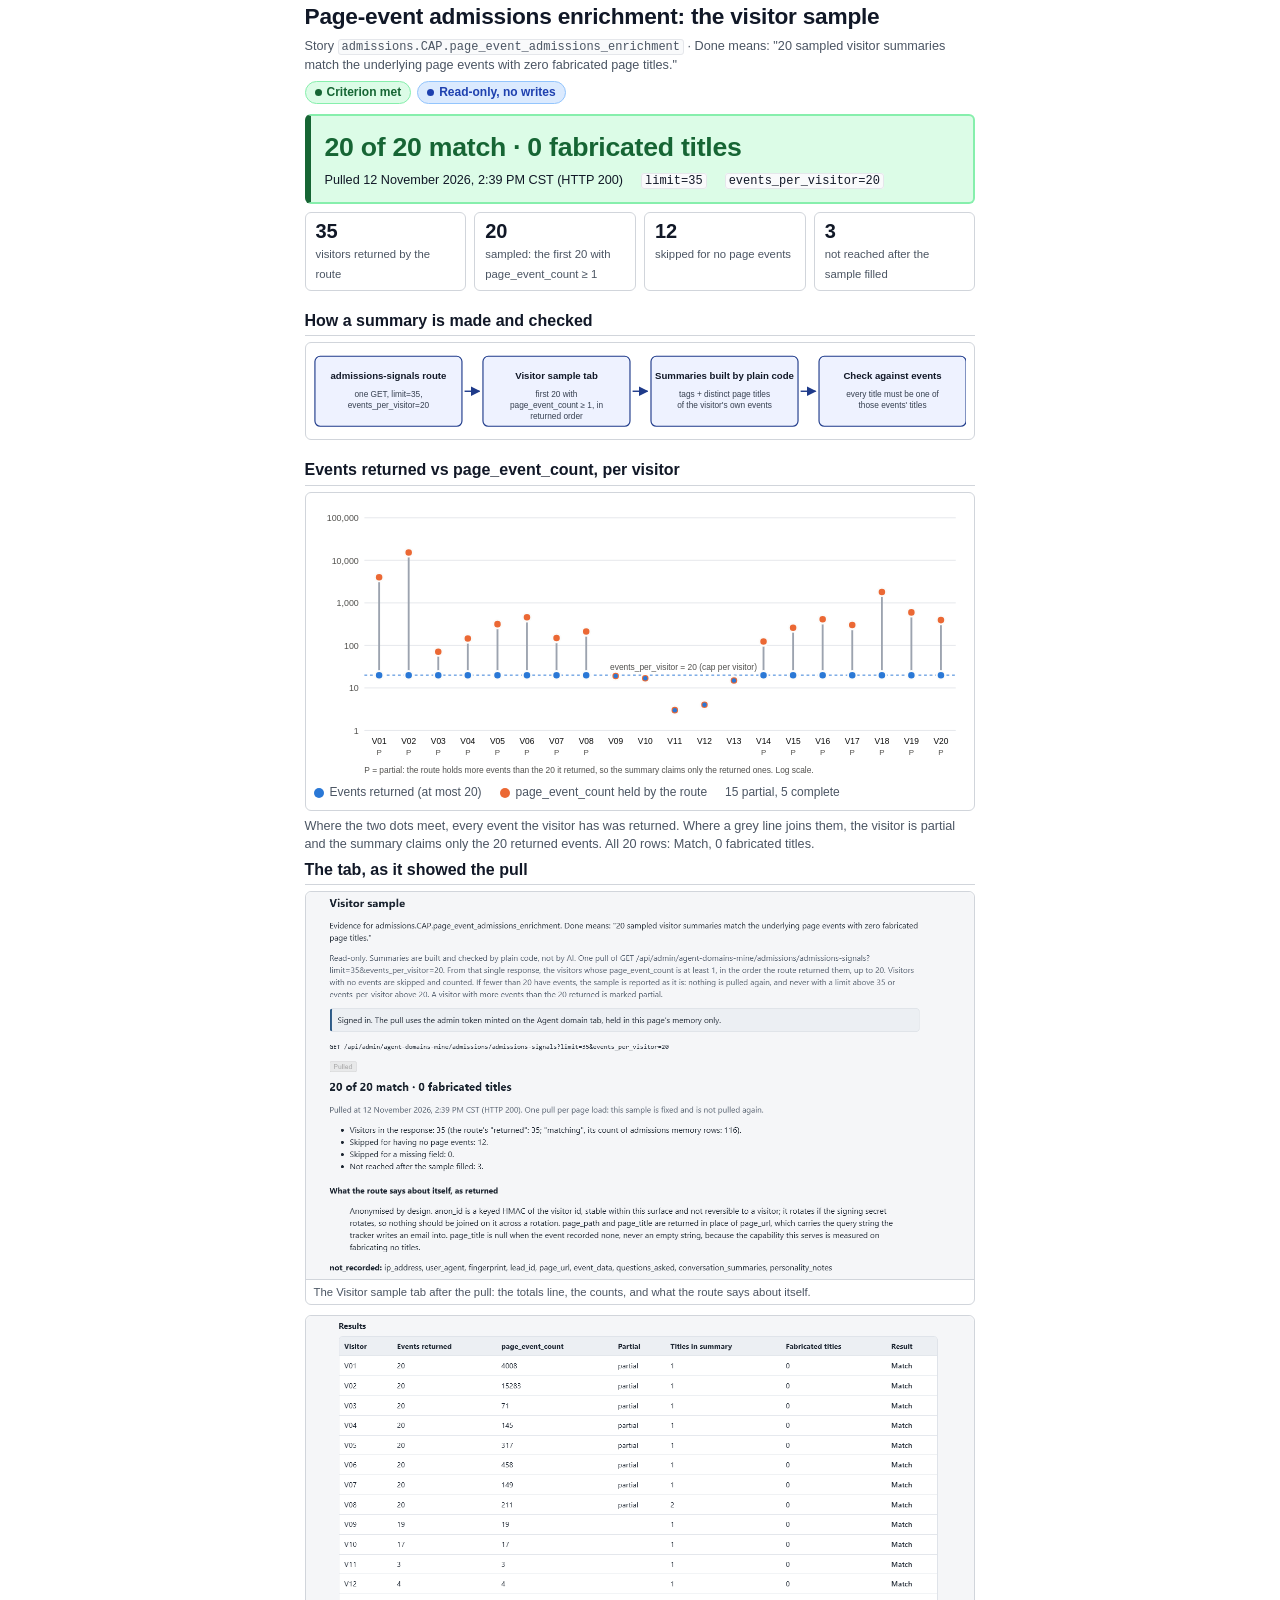
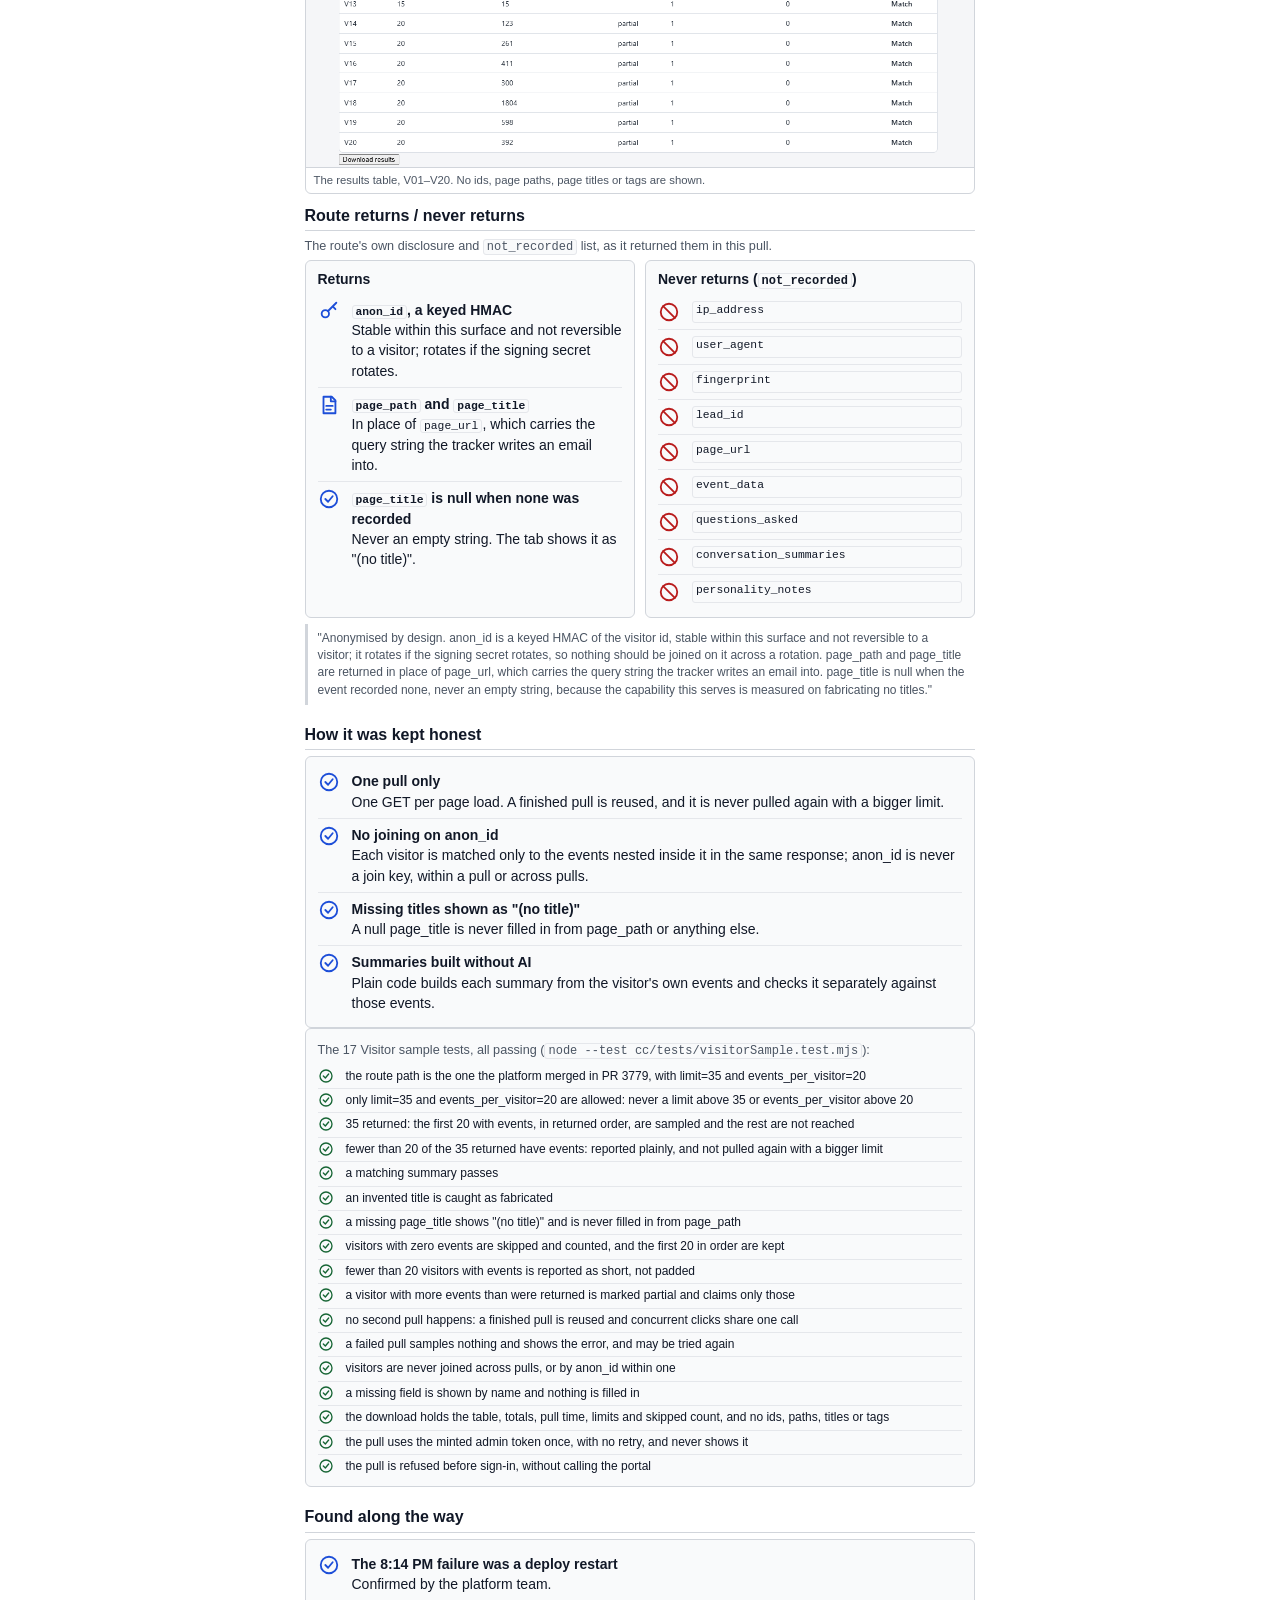
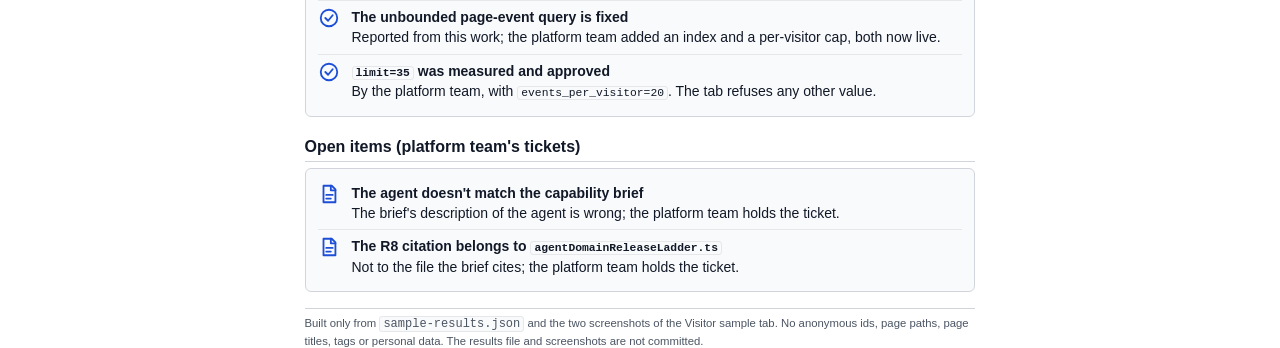
==== docs/capabilities/page-event/page-event-admissions-enrichment.html @ 138d3c03 "admissions.CAP.page_event_admissions_enrichment: evidence PDF, criterion met The real pull on the li" ====
<!doctype html>
<html lang="en">
<head>
<meta charset="utf-8">
<meta name="viewport" content="width=device-width, initial-scale=1">
<title>Visitor Sample Evidence</title>
<style>
  :root {
    --text: #111827; --muted: #4b5563; --line: #d1d5db; --surface: #f9fafb;
    --blue: #1d4ed8; --blue-bg: #eff6ff; --grey: #6b7280;
    --green: #166534; --green-bg: #dcfce7; --green-border: #86efac;
    --amber: #92400e; --amber-bg: #fef3c7; --amber-border: #fcd34d;
    --purple: #5b21b6; --purple-bg: #ede9fe; --purple-border: #c4b5fd;
    --red: #7f1d1d; --red-bg: #fef2f2; --red-border: #fca5a5;
  }
  @page { size: A4; margin: 13mm 12mm; }
  * { box-sizing: border-box; }
  body { margin: 0; background: #fff; color: var(--text); font: 10.5pt/1.45 "Segoe UI", Arial, sans-serif; }
  main { max-width: 186mm; margin: 0 auto; padding: 0 16px; }
  h1 { font-size: 17pt; margin: 0 0 2px; letter-spacing: -0.01em; }
  h2 { font-size: 12pt; margin: 18px 0 6px; padding-bottom: 3px; border-bottom: 1px solid var(--line); break-after: avoid; }
  h2 + p, h2 + .box, h2 + table, h2 + ul { break-before: avoid; }
  p { margin: 4px 0; }
  code { font-family: Consolas, "Cascadia Mono", monospace; font-size: 9pt; background: var(--surface); border: 1px solid #e5e7eb; border-radius: 3px; padding: 0 3px; }
  .sub { color: var(--muted); font-size: 9.5pt; }
  .chips { display: flex; flex-wrap: wrap; gap: 6px; margin: 6px 0 2px; }
  .chip { display: inline-flex; align-items: center; gap: 5px; padding: 2px 9px; border-radius: 999px; font-size: 9pt; font-weight: 600; border: 1px solid; white-space: nowrap; }
  .chip::before { content: ""; width: 7px; height: 7px; border-radius: 50%; background: currentColor; }
  .green { color: var(--green); background: var(--green-bg); border-color: var(--green-border); }
  .amber { color: var(--amber); background: var(--amber-bg); border-color: var(--amber-border); }
  .purple { color: var(--purple); background: var(--purple-bg); border-color: var(--purple-border); }
  .diagram { border: 1px solid var(--line); border-radius: 6px; padding: 8px; margin: 6px 0; break-inside: avoid; }
  .diagram svg { width: 100%; height: auto; display: block; }
  .legend { display: flex; gap: 18px; font-size: 9pt; color: var(--muted); margin-top: 4px; }
  .legend span { display: inline-flex; align-items: center; gap: 6px; }
  table { width: 100%; border-collapse: collapse; font-size: 9pt; margin: 6px 0; table-layout: fixed; }
  table code { font-size: 7.2pt; overflow-wrap: anywhere; }
  table .chip { white-space: normal; font-size: 8pt; margin-top: 2px; }
  th, td { text-align: left; padding: 4px 6px; border-bottom: 1px solid #e5e7eb; vertical-align: top; }
  th { background: var(--surface); font-weight: 600; border-bottom: 1px solid var(--line); }
  tr { break-inside: avoid; }
  .note { margin: 6px 0; padding: 7px 10px; border-left: 4px solid var(--amber-border); background: var(--amber-bg); font-size: 9.5pt; }
  .box { border: 1px solid var(--line); border-radius: 6px; padding: 8px 12px; background: var(--surface); break-inside: avoid; }
  .box ul { list-style: none; margin: 0; padding: 0; }
  .box li { display: grid; grid-template-columns: 26px 1fr; gap: 8px; padding: 6px 0; border-bottom: 1px solid #e5e7eb; }
  .box li:last-child { border-bottom: 0; }
  .box svg { width: 22px; height: 22px; color: var(--blue); }
  .box b { display: block; }
  .foot { margin-top: 16px; color: var(--muted); font-size: 8.5pt; border-top: 1px solid var(--line); padding-top: 6px; }
  .blue { color: #1e40af; background: #dbeafe; border-color: #93c5fd; }
  .hero { margin: 10px 0 6px; padding: 12px 14px; border: 2px solid var(--green-border); border-left: 6px solid var(--green); background: var(--green-bg); border-radius: 6px; break-inside: avoid; }
  .hero .big { font-size: 20pt; font-weight: 700; color: var(--green); letter-spacing: -0.01em; }
  .hero .meta { display: flex; flex-wrap: wrap; gap: 6px 18px; font-size: 9.5pt; margin-top: 4px; }
  .stats { display: grid; grid-template-columns: repeat(4, 1fr); gap: 8px; margin: 8px 0; }
  .stat { border: 1px solid var(--line); border-radius: 6px; padding: 6px 10px; }
  .stat b { display: block; font-size: 15pt; line-height: 1.2; }
  .stat span { font-size: 8.5pt; color: var(--muted); }
  .legend i { display: inline-block; width: 10px; height: 10px; border-radius: 50%; }
  .shot { border: 1px solid var(--line); border-radius: 6px; margin: 6px 0 10px; break-inside: avoid; }
  .shot img { width: 100%; display: block; border-radius: 6px 6px 0 0; }
  .shot figcaption { font-size: 8.5pt; color: var(--muted); padding: 4px 8px; border-top: 1px solid var(--line); }
  .cols { display: grid; grid-template-columns: 1fr 1fr; gap: 10px; break-inside: avoid; }
  .cols h3 { font-size: 10.5pt; margin: 0 0 4px; }
  .box.never svg { color: #b91c1c; }
  .box li code { font-size: 8.5pt; }
  .tests li { padding: 3px 0; font-size: 9pt; grid-template-columns: 20px 1fr; }
  .tests svg { width: 16px; height: 16px; color: var(--green); }
  .newpage { break-before: page; margin-top: 0; }
  blockquote { margin: 6px 0; padding: 6px 10px; border-left: 3px solid var(--line); color: var(--muted); font-size: 9pt; }
  @media (max-width: 640px) { .stats, .cols { grid-template-columns: 1fr 1fr; } }
</style>
</head>
<body>
<main>
  <h1>Page-event admissions enrichment: the visitor sample</h1>
  <p class="sub">Story <code>admissions.CAP.page_event_admissions_enrichment</code> · Done means: "20 sampled visitor summaries match the underlying page events with zero fabricated page titles."</p>
  <div class="chips">
    <span class="chip green">Criterion met</span>
    <span class="chip blue">Read-only, no writes</span>
  </div>

  <div class="hero" role="status">
    <div class="big">20 of 20 match · 0 fabricated titles</div>
    <div class="meta"><span>Pulled 12 November 2026, 2:39 PM CST (HTTP 200)</span><span><code>limit=35</code></span><span><code>events_per_visitor=20</code></span></div>
  </div>
  <div class="stats">
    <div class="stat"><b>35</b><span>visitors returned by the route</span></div>
    <div class="stat"><b>20</b><span>sampled: the first 20 with page_event_count ≥ 1</span></div>
    <div class="stat"><b>12</b><span>skipped for no page events</span></div>
    <div class="stat"><b>3</b><span>not reached after the sample filled</span></div>
  </div>

  <h2>How a summary is made and checked</h2>
  <div class="diagram"><svg viewBox="0 0 746 92" role="img" aria-label="Route to tab to summaries to check" font-family="Segoe UI, Arial, sans-serif">
<defs><marker id="ar" viewBox="0 0 10 10" refX="9" refY="5" markerWidth="7" markerHeight="7" orient="auto"><path d="M0,0 L10,5 L0,10 z" fill="#1e3a8a"/></marker></defs>
<rect x="1" y="6" width="168" height="80" rx="6" fill="#eef2ff" stroke="#1e3a8a" stroke-width="1.3"/><text x="85.0" y="32" font-size="11" font-weight="600" text-anchor="middle" fill="#111827">admissions-signals route</text>
<text x="85.0" y="52" font-size="9.5" text-anchor="middle" fill="#374151">one GET, limit=35,</text>
<text x="85.0" y="65" font-size="9.5" text-anchor="middle" fill="#374151">events_per_visitor=20</text>
<line x1="172" y1="46" x2="189" y2="46" stroke="#1e3a8a" stroke-width="1.6" marker-end="url(#ar)"/>
<rect x="193" y="6" width="168" height="80" rx="6" fill="#eef2ff" stroke="#1e3a8a" stroke-width="1.3"/><text x="277.0" y="32" font-size="11" font-weight="600" text-anchor="middle" fill="#111827">Visitor sample tab</text>
<text x="277.0" y="52" font-size="9.5" text-anchor="middle" fill="#374151">first 20 with</text>
<text x="277.0" y="65" font-size="9.5" text-anchor="middle" fill="#374151">page_event_count ≥ 1, in</text>
<text x="277.0" y="78" font-size="9.5" text-anchor="middle" fill="#374151">returned order</text>
<line x1="364" y1="46" x2="381" y2="46" stroke="#1e3a8a" stroke-width="1.6" marker-end="url(#ar)"/>
<rect x="385" y="6" width="168" height="80" rx="6" fill="#eef2ff" stroke="#1e3a8a" stroke-width="1.3"/><text x="469.0" y="32" font-size="11" font-weight="600" text-anchor="middle" fill="#111827">Summaries built by plain code</text>
<text x="469.0" y="52" font-size="9.5" text-anchor="middle" fill="#374151">tags + distinct page titles</text>
<text x="469.0" y="65" font-size="9.5" text-anchor="middle" fill="#374151">of the visitor&#x27;s own events</text>
<line x1="556" y1="46" x2="573" y2="46" stroke="#1e3a8a" stroke-width="1.6" marker-end="url(#ar)"/>
<rect x="577" y="6" width="168" height="80" rx="6" fill="#eef2ff" stroke="#1e3a8a" stroke-width="1.3"/><text x="661.0" y="32" font-size="11" font-weight="600" text-anchor="middle" fill="#111827">Check against events</text>
<text x="661.0" y="52" font-size="9.5" text-anchor="middle" fill="#374151">every title must be one of</text>
<text x="661.0" y="65" font-size="9.5" text-anchor="middle" fill="#374151">those events&#x27; titles</text>
</svg></div>

  <h2>Events returned vs page_event_count, per visitor</h2>
  <div class="diagram"><svg viewBox="0 0 700 300" role="img" aria-label="Events returned and page_event_count per visitor, log scale" font-family="Segoe UI, Arial, sans-serif">
<line x1="54" x2="688" y1="246.0" y2="246.0" stroke="#e5e7eb"/><text x="48" y="249.5" font-size="9.5" text-anchor="end" fill="#52514e">1</text>
<line x1="54" x2="688" y1="200.4" y2="200.4" stroke="#e5e7eb"/><text x="48" y="203.9" font-size="9.5" text-anchor="end" fill="#52514e">10</text>
<line x1="54" x2="688" y1="154.8" y2="154.8" stroke="#e5e7eb"/><text x="48" y="158.3" font-size="9.5" text-anchor="end" fill="#52514e">100</text>
<line x1="54" x2="688" y1="109.2" y2="109.2" stroke="#e5e7eb"/><text x="48" y="112.7" font-size="9.5" text-anchor="end" fill="#52514e">1,000</text>
<line x1="54" x2="688" y1="63.6" y2="63.6" stroke="#e5e7eb"/><text x="48" y="67.1" font-size="9.5" text-anchor="end" fill="#52514e">10,000</text>
<line x1="54" x2="688" y1="18.0" y2="18.0" stroke="#e5e7eb"/><text x="48" y="21.5" font-size="9.5" text-anchor="end" fill="#52514e">100,000</text>
<line x1="54" x2="688" y1="186.7" y2="186.7" stroke="#2a78d6" stroke-dasharray="3 3" stroke-width="1"/><text x="317.4" y="181.7" font-size="9" fill="#52514e">events_per_visitor = 20 (cap per visitor)</text>
<line x1="69.8" x2="69.8" y1="186.7" y2="81.7" stroke="#9ca3af" stroke-width="2"/>
<circle cx="69.8" cy="81.7" r="4.5" fill="#eb6834" stroke="#fcfcfb" stroke-width="2"><title>V01: page_event_count 4,008</title></circle>
<circle cx="69.8" cy="186.7" r="4.5" fill="#2a78d6" stroke="#fcfcfb" stroke-width="2"><title>V01: 20 events returned</title></circle>
<text x="69.8" y="260" font-size="9" text-anchor="middle" fill="#0b0b0b">V01</text>
<text x="69.8" y="272" font-size="8.5" text-anchor="middle" fill="#52514e">P</text>
<line x1="101.5" x2="101.5" y1="186.7" y2="55.2" stroke="#9ca3af" stroke-width="2"/>
<circle cx="101.5" cy="55.2" r="4.5" fill="#eb6834" stroke="#fcfcfb" stroke-width="2"><title>V02: page_event_count 15,283</title></circle>
<circle cx="101.5" cy="186.7" r="4.5" fill="#2a78d6" stroke="#fcfcfb" stroke-width="2"><title>V02: 20 events returned</title></circle>
<text x="101.5" y="260" font-size="9" text-anchor="middle" fill="#0b0b0b">V02</text>
<text x="101.5" y="272" font-size="8.5" text-anchor="middle" fill="#52514e">P</text>
<line x1="133.2" x2="133.2" y1="186.7" y2="161.6" stroke="#9ca3af" stroke-width="2"/>
<circle cx="133.2" cy="161.6" r="4.5" fill="#eb6834" stroke="#fcfcfb" stroke-width="2"><title>V03: page_event_count 71</title></circle>
<circle cx="133.2" cy="186.7" r="4.5" fill="#2a78d6" stroke="#fcfcfb" stroke-width="2"><title>V03: 20 events returned</title></circle>
<text x="133.2" y="260" font-size="9" text-anchor="middle" fill="#0b0b0b">V03</text>
<text x="133.2" y="272" font-size="8.5" text-anchor="middle" fill="#52514e">P</text>
<line x1="164.9" x2="164.9" y1="186.7" y2="147.4" stroke="#9ca3af" stroke-width="2"/>
<circle cx="164.9" cy="147.4" r="4.5" fill="#eb6834" stroke="#fcfcfb" stroke-width="2"><title>V04: page_event_count 145</title></circle>
<circle cx="164.9" cy="186.7" r="4.5" fill="#2a78d6" stroke="#fcfcfb" stroke-width="2"><title>V04: 20 events returned</title></circle>
<text x="164.9" y="260" font-size="9" text-anchor="middle" fill="#0b0b0b">V04</text>
<text x="164.9" y="272" font-size="8.5" text-anchor="middle" fill="#52514e">P</text>
<line x1="196.7" x2="196.7" y1="186.7" y2="132.0" stroke="#9ca3af" stroke-width="2"/>
<circle cx="196.7" cy="132.0" r="4.5" fill="#eb6834" stroke="#fcfcfb" stroke-width="2"><title>V05: page_event_count 317</title></circle>
<circle cx="196.7" cy="186.7" r="4.5" fill="#2a78d6" stroke="#fcfcfb" stroke-width="2"><title>V05: 20 events returned</title></circle>
<text x="196.7" y="260" font-size="9" text-anchor="middle" fill="#0b0b0b">V05</text>
<text x="196.7" y="272" font-size="8.5" text-anchor="middle" fill="#52514e">P</text>
<line x1="228.3" x2="228.3" y1="186.7" y2="124.7" stroke="#9ca3af" stroke-width="2"/>
<circle cx="228.3" cy="124.7" r="4.5" fill="#eb6834" stroke="#fcfcfb" stroke-width="2"><title>V06: page_event_count 458</title></circle>
<circle cx="228.3" cy="186.7" r="4.5" fill="#2a78d6" stroke="#fcfcfb" stroke-width="2"><title>V06: 20 events returned</title></circle>
<text x="228.3" y="260" font-size="9" text-anchor="middle" fill="#0b0b0b">V06</text>
<text x="228.3" y="272" font-size="8.5" text-anchor="middle" fill="#52514e">P</text>
<line x1="260.0" x2="260.0" y1="186.7" y2="146.9" stroke="#9ca3af" stroke-width="2"/>
<circle cx="260.0" cy="146.9" r="4.5" fill="#eb6834" stroke="#fcfcfb" stroke-width="2"><title>V07: page_event_count 149</title></circle>
<circle cx="260.0" cy="186.7" r="4.5" fill="#2a78d6" stroke="#fcfcfb" stroke-width="2"><title>V07: 20 events returned</title></circle>
<text x="260.0" y="260" font-size="9" text-anchor="middle" fill="#0b0b0b">V07</text>
<text x="260.0" y="272" font-size="8.5" text-anchor="middle" fill="#52514e">P</text>
<line x1="291.8" x2="291.8" y1="186.7" y2="140.0" stroke="#9ca3af" stroke-width="2"/>
<circle cx="291.8" cy="140.0" r="4.5" fill="#eb6834" stroke="#fcfcfb" stroke-width="2"><title>V08: page_event_count 211</title></circle>
<circle cx="291.8" cy="186.7" r="4.5" fill="#2a78d6" stroke="#fcfcfb" stroke-width="2"><title>V08: 20 events returned</title></circle>
<text x="291.8" y="260" font-size="9" text-anchor="middle" fill="#0b0b0b">V08</text>
<text x="291.8" y="272" font-size="8.5" text-anchor="middle" fill="#52514e">P</text>
<circle cx="323.4" cy="187.7" r="4.5" fill="#eb6834" stroke="#fcfcfb" stroke-width="2"><title>V09: page_event_count 19</title></circle>
<circle cx="323.4" cy="187.7" r="2.4" fill="#2a78d6" stroke="#fcfcfb" stroke-width="0"><title>V09: 19 events returned</title></circle>
<text x="323.4" y="260" font-size="9" text-anchor="middle" fill="#0b0b0b">V09</text>
<circle cx="355.1" cy="189.9" r="4.5" fill="#eb6834" stroke="#fcfcfb" stroke-width="2"><title>V10: page_event_count 17</title></circle>
<circle cx="355.1" cy="189.9" r="2.4" fill="#2a78d6" stroke="#fcfcfb" stroke-width="0"><title>V10: 17 events returned</title></circle>
<text x="355.1" y="260" font-size="9" text-anchor="middle" fill="#0b0b0b">V10</text>
<circle cx="386.8" cy="224.2" r="4.5" fill="#eb6834" stroke="#fcfcfb" stroke-width="2"><title>V11: page_event_count 3</title></circle>
<circle cx="386.8" cy="224.2" r="2.4" fill="#2a78d6" stroke="#fcfcfb" stroke-width="0"><title>V11: 3 events returned</title></circle>
<text x="386.8" y="260" font-size="9" text-anchor="middle" fill="#0b0b0b">V11</text>
<circle cx="418.6" cy="218.5" r="4.5" fill="#eb6834" stroke="#fcfcfb" stroke-width="2"><title>V12: page_event_count 4</title></circle>
<circle cx="418.6" cy="218.5" r="2.4" fill="#2a78d6" stroke="#fcfcfb" stroke-width="0"><title>V12: 4 events returned</title></circle>
<text x="418.6" y="260" font-size="9" text-anchor="middle" fill="#0b0b0b">V12</text>
<circle cx="450.2" cy="192.4" r="4.5" fill="#eb6834" stroke="#fcfcfb" stroke-width="2"><title>V13: page_event_count 15</title></circle>
<circle cx="450.2" cy="192.4" r="2.4" fill="#2a78d6" stroke="#fcfcfb" stroke-width="0"><title>V13: 15 events returned</title></circle>
<text x="450.2" y="260" font-size="9" text-anchor="middle" fill="#0b0b0b">V13</text>
<line x1="481.9" x2="481.9" y1="186.7" y2="150.7" stroke="#9ca3af" stroke-width="2"/>
<circle cx="481.9" cy="150.7" r="4.5" fill="#eb6834" stroke="#fcfcfb" stroke-width="2"><title>V14: page_event_count 123</title></circle>
<circle cx="481.9" cy="186.7" r="4.5" fill="#2a78d6" stroke="#fcfcfb" stroke-width="2"><title>V14: 20 events returned</title></circle>
<text x="481.9" y="260" font-size="9" text-anchor="middle" fill="#0b0b0b">V14</text>
<text x="481.9" y="272" font-size="8.5" text-anchor="middle" fill="#52514e">P</text>
<line x1="513.6" x2="513.6" y1="186.7" y2="135.8" stroke="#9ca3af" stroke-width="2"/>
<circle cx="513.6" cy="135.8" r="4.5" fill="#eb6834" stroke="#fcfcfb" stroke-width="2"><title>V15: page_event_count 261</title></circle>
<circle cx="513.6" cy="186.7" r="4.5" fill="#2a78d6" stroke="#fcfcfb" stroke-width="2"><title>V15: 20 events returned</title></circle>
<text x="513.6" y="260" font-size="9" text-anchor="middle" fill="#0b0b0b">V15</text>
<text x="513.6" y="272" font-size="8.5" text-anchor="middle" fill="#52514e">P</text>
<line x1="545.3" x2="545.3" y1="186.7" y2="126.8" stroke="#9ca3af" stroke-width="2"/>
<circle cx="545.3" cy="126.8" r="4.5" fill="#eb6834" stroke="#fcfcfb" stroke-width="2"><title>V16: page_event_count 411</title></circle>
<circle cx="545.3" cy="186.7" r="4.5" fill="#2a78d6" stroke="#fcfcfb" stroke-width="2"><title>V16: 20 events returned</title></circle>
<text x="545.3" y="260" font-size="9" text-anchor="middle" fill="#0b0b0b">V16</text>
<text x="545.3" y="272" font-size="8.5" text-anchor="middle" fill="#52514e">P</text>
<line x1="577.0" x2="577.0" y1="186.7" y2="133.0" stroke="#9ca3af" stroke-width="2"/>
<circle cx="577.0" cy="133.0" r="4.5" fill="#eb6834" stroke="#fcfcfb" stroke-width="2"><title>V17: page_event_count 300</title></circle>
<circle cx="577.0" cy="186.7" r="4.5" fill="#2a78d6" stroke="#fcfcfb" stroke-width="2"><title>V17: 20 events returned</title></circle>
<text x="577.0" y="260" font-size="9" text-anchor="middle" fill="#0b0b0b">V17</text>
<text x="577.0" y="272" font-size="8.5" text-anchor="middle" fill="#52514e">P</text>
<line x1="608.8" x2="608.8" y1="186.7" y2="97.5" stroke="#9ca3af" stroke-width="2"/>
<circle cx="608.8" cy="97.5" r="4.5" fill="#eb6834" stroke="#fcfcfb" stroke-width="2"><title>V18: page_event_count 1,804</title></circle>
<circle cx="608.8" cy="186.7" r="4.5" fill="#2a78d6" stroke="#fcfcfb" stroke-width="2"><title>V18: 20 events returned</title></circle>
<text x="608.8" y="260" font-size="9" text-anchor="middle" fill="#0b0b0b">V18</text>
<text x="608.8" y="272" font-size="8.5" text-anchor="middle" fill="#52514e">P</text>
<line x1="640.4" x2="640.4" y1="186.7" y2="119.4" stroke="#9ca3af" stroke-width="2"/>
<circle cx="640.4" cy="119.4" r="4.5" fill="#eb6834" stroke="#fcfcfb" stroke-width="2"><title>V19: page_event_count 598</title></circle>
<circle cx="640.4" cy="186.7" r="4.5" fill="#2a78d6" stroke="#fcfcfb" stroke-width="2"><title>V19: 20 events returned</title></circle>
<text x="640.4" y="260" font-size="9" text-anchor="middle" fill="#0b0b0b">V19</text>
<text x="640.4" y="272" font-size="8.5" text-anchor="middle" fill="#52514e">P</text>
<line x1="672.1" x2="672.1" y1="186.7" y2="127.7" stroke="#9ca3af" stroke-width="2"/>
<circle cx="672.1" cy="127.7" r="4.5" fill="#eb6834" stroke="#fcfcfb" stroke-width="2"><title>V20: page_event_count 392</title></circle>
<circle cx="672.1" cy="186.7" r="4.5" fill="#2a78d6" stroke="#fcfcfb" stroke-width="2"><title>V20: 20 events returned</title></circle>
<text x="672.1" y="260" font-size="9" text-anchor="middle" fill="#0b0b0b">V20</text>
<text x="672.1" y="272" font-size="8.5" text-anchor="middle" fill="#52514e">P</text>
<text x="54" y="292" font-size="9" fill="#52514e">P = partial: the route holds more events than the 20 it returned, so the summary claims only the returned ones. Log scale.</text>
</svg>
    <div class="legend">
      <span><i style="background:#2a78d6"></i>Events returned (at most 20)</span>
      <span><i style="background:#eb6834"></i>page_event_count held by the route</span>
      <span>15 partial, 5 complete</span>
    </div>
  </div>
  <p class="sub">Where the two dots meet, every event the visitor has was returned. Where a grey line joins them, the visitor is partial and the summary claims only the 20 returned events. All 20 rows: Match, 0 fabricated titles.</p>

  <h2 class="newpage">The tab, as it showed the pull</h2>
  <figure class="shot"><img src="[data-uri]" alt="Visitor sample tab: totals line, pull time, counts, the route's disclosure and not_recorded list"><figcaption>The Visitor sample tab after the pull: the totals line, the counts, and what the route says about itself.</figcaption></figure>
  <figure class="shot"><img src="[data-uri]" alt="Results table V01 to V20, every row Match with 0 fabricated titles"><figcaption>The results table, V01–V20. No ids, page paths, page titles or tags are shown.</figcaption></figure>

  <h2 class="newpage">Route returns / never returns</h2>
  <p class="sub">The route's own disclosure and <code>not_recorded</code> list, as it returned them in this pull.</p>
  <div class="cols">
    <div class="box">
      <h3>Returns</h3>
      <ul>
        <li><svg viewBox="0 0 24 24" fill="none" stroke="currentColor" stroke-width="2" stroke-linecap="round" stroke-linejoin="round" aria-hidden="true"><circle cx="8" cy="15" r="4"/><path d="M11 12l9-9M16 7l3 3"/></svg><span><b><code>anon_id</code>, a keyed HMAC</b>Stable within this surface and not reversible to a visitor; rotates if the signing secret rotates.</span></li>
        <li><svg viewBox="0 0 24 24" fill="none" stroke="currentColor" stroke-width="2" stroke-linecap="round" stroke-linejoin="round" aria-hidden="true"><path d="M6 3h9l4 4v14H6z"/><path d="M14 3v5h5M9 13h7M9 17h5"/></svg><span><b><code>page_path</code> and <code>page_title</code></b>In place of <code>page_url</code>, which carries the query string the tracker writes an email into.</span></li>
        <li><svg viewBox="0 0 24 24" fill="none" stroke="currentColor" stroke-width="2" stroke-linecap="round" stroke-linejoin="round" aria-hidden="true"><circle cx="12" cy="12" r="9"/><path d="M8 12l3 3 5-6"/></svg><span><b><code>page_title</code> is null when none was recorded</b>Never an empty string. The tab shows it as "(no title)".</span></li>
      </ul>
    </div>
    <div class="box never">
      <h3>Never returns (<code>not_recorded</code>)</h3>
      <ul><li><svg viewBox="0 0 24 24" fill="none" stroke="currentColor" stroke-width="2" stroke-linecap="round" stroke-linejoin="round" aria-hidden="true"><circle cx="12" cy="12" r="9"/><path d="M5.6 5.6l12.8 12.8"/></svg><code>ip_address</code></li><li><svg viewBox="0 0 24 24" fill="none" stroke="currentColor" stroke-width="2" stroke-linecap="round" stroke-linejoin="round" aria-hidden="true"><circle cx="12" cy="12" r="9"/><path d="M5.6 5.6l12.8 12.8"/></svg><code>user_agent</code></li><li><svg viewBox="0 0 24 24" fill="none" stroke="currentColor" stroke-width="2" stroke-linecap="round" stroke-linejoin="round" aria-hidden="true"><circle cx="12" cy="12" r="9"/><path d="M5.6 5.6l12.8 12.8"/></svg><code>fingerprint</code></li><li><svg viewBox="0 0 24 24" fill="none" stroke="currentColor" stroke-width="2" stroke-linecap="round" stroke-linejoin="round" aria-hidden="true"><circle cx="12" cy="12" r="9"/><path d="M5.6 5.6l12.8 12.8"/></svg><code>lead_id</code></li><li><svg viewBox="0 0 24 24" fill="none" stroke="currentColor" stroke-width="2" stroke-linecap="round" stroke-linejoin="round" aria-hidden="true"><circle cx="12" cy="12" r="9"/><path d="M5.6 5.6l12.8 12.8"/></svg><code>page_url</code></li><li><svg viewBox="0 0 24 24" fill="none" stroke="currentColor" stroke-width="2" stroke-linecap="round" stroke-linejoin="round" aria-hidden="true"><circle cx="12" cy="12" r="9"/><path d="M5.6 5.6l12.8 12.8"/></svg><code>event_data</code></li><li><svg viewBox="0 0 24 24" fill="none" stroke="currentColor" stroke-width="2" stroke-linecap="round" stroke-linejoin="round" aria-hidden="true"><circle cx="12" cy="12" r="9"/><path d="M5.6 5.6l12.8 12.8"/></svg><code>questions_asked</code></li><li><svg viewBox="0 0 24 24" fill="none" stroke="currentColor" stroke-width="2" stroke-linecap="round" stroke-linejoin="round" aria-hidden="true"><circle cx="12" cy="12" r="9"/><path d="M5.6 5.6l12.8 12.8"/></svg><code>conversation_summaries</code></li><li><svg viewBox="0 0 24 24" fill="none" stroke="currentColor" stroke-width="2" stroke-linecap="round" stroke-linejoin="round" aria-hidden="true"><circle cx="12" cy="12" r="9"/><path d="M5.6 5.6l12.8 12.8"/></svg><code>personality_notes</code></li></ul>
    </div>
  </div>
  <blockquote>"Anonymised by design. anon_id is a keyed HMAC of the visitor id, stable within this surface and not reversible to a visitor; it rotates if the signing secret rotates, so nothing should be joined on it across a rotation. page_path and page_title are returned in place of page_url, which carries the query string the tracker writes an email into. page_title is null when the event recorded none, never an empty string, because the capability this serves is measured on fabricating no titles."</blockquote>

  <h2>How it was kept honest</h2>
  <div class="box">
    <ul>
      <li><svg viewBox="0 0 24 24" fill="none" stroke="currentColor" stroke-width="2" stroke-linecap="round" stroke-linejoin="round" aria-hidden="true"><circle cx="12" cy="12" r="9"/><path d="M8 12l3 3 5-6"/></svg><span><b>One pull only</b>One GET per page load. A finished pull is reused, and it is never pulled again with a bigger limit.</span></li>
      <li><svg viewBox="0 0 24 24" fill="none" stroke="currentColor" stroke-width="2" stroke-linecap="round" stroke-linejoin="round" aria-hidden="true"><circle cx="12" cy="12" r="9"/><path d="M8 12l3 3 5-6"/></svg><span><b>No joining on anon_id</b>Each visitor is matched only to the events nested inside it in the same response; anon_id is never a join key, within a pull or across pulls.</span></li>
      <li><svg viewBox="0 0 24 24" fill="none" stroke="currentColor" stroke-width="2" stroke-linecap="round" stroke-linejoin="round" aria-hidden="true"><circle cx="12" cy="12" r="9"/><path d="M8 12l3 3 5-6"/></svg><span><b>Missing titles shown as "(no title)"</b>A null page_title is never filled in from page_path or anything else.</span></li>
      <li><svg viewBox="0 0 24 24" fill="none" stroke="currentColor" stroke-width="2" stroke-linecap="round" stroke-linejoin="round" aria-hidden="true"><circle cx="12" cy="12" r="9"/><path d="M8 12l3 3 5-6"/></svg><span><b>Summaries built without AI</b>Plain code builds each summary from the visitor's own events and checks it separately against those events.</span></li>
    </ul>
  </div>
  <div class="box tests"><p class="sub">The 17 Visitor sample tests, all passing (<code>node --test cc/tests/visitorSample.test.mjs</code>):</p><ul><li><svg viewBox="0 0 24 24" fill="none" stroke="currentColor" stroke-width="2" stroke-linecap="round" stroke-linejoin="round" aria-hidden="true"><circle cx="12" cy="12" r="9"/><path d="M8 12l3 3 5-6"/></svg><span>the route path is the one the platform merged in PR 3779, with limit=35 and events_per_visitor=20</span></li><li><svg viewBox="0 0 24 24" fill="none" stroke="currentColor" stroke-width="2" stroke-linecap="round" stroke-linejoin="round" aria-hidden="true"><circle cx="12" cy="12" r="9"/><path d="M8 12l3 3 5-6"/></svg><span>only limit=35 and events_per_visitor=20 are allowed: never a limit above 35 or events_per_visitor above 20</span></li><li><svg viewBox="0 0 24 24" fill="none" stroke="currentColor" stroke-width="2" stroke-linecap="round" stroke-linejoin="round" aria-hidden="true"><circle cx="12" cy="12" r="9"/><path d="M8 12l3 3 5-6"/></svg><span>35 returned: the first 20 with events, in returned order, are sampled and the rest are not reached</span></li><li><svg viewBox="0 0 24 24" fill="none" stroke="currentColor" stroke-width="2" stroke-linecap="round" stroke-linejoin="round" aria-hidden="true"><circle cx="12" cy="12" r="9"/><path d="M8 12l3 3 5-6"/></svg><span>fewer than 20 of the 35 returned have events: reported plainly, and not pulled again with a bigger limit</span></li><li><svg viewBox="0 0 24 24" fill="none" stroke="currentColor" stroke-width="2" stroke-linecap="round" stroke-linejoin="round" aria-hidden="true"><circle cx="12" cy="12" r="9"/><path d="M8 12l3 3 5-6"/></svg><span>a matching summary passes</span></li><li><svg viewBox="0 0 24 24" fill="none" stroke="currentColor" stroke-width="2" stroke-linecap="round" stroke-linejoin="round" aria-hidden="true"><circle cx="12" cy="12" r="9"/><path d="M8 12l3 3 5-6"/></svg><span>an invented title is caught as fabricated</span></li><li><svg viewBox="0 0 24 24" fill="none" stroke="currentColor" stroke-width="2" stroke-linecap="round" stroke-linejoin="round" aria-hidden="true"><circle cx="12" cy="12" r="9"/><path d="M8 12l3 3 5-6"/></svg><span>a missing page_title shows &quot;(no title)&quot; and is never filled in from page_path</span></li><li><svg viewBox="0 0 24 24" fill="none" stroke="currentColor" stroke-width="2" stroke-linecap="round" stroke-linejoin="round" aria-hidden="true"><circle cx="12" cy="12" r="9"/><path d="M8 12l3 3 5-6"/></svg><span>visitors with zero events are skipped and counted, and the first 20 in order are kept</span></li><li><svg viewBox="0 0 24 24" fill="none" stroke="currentColor" stroke-width="2" stroke-linecap="round" stroke-linejoin="round" aria-hidden="true"><circle cx="12" cy="12" r="9"/><path d="M8 12l3 3 5-6"/></svg><span>fewer than 20 visitors with events is reported as short, not padded</span></li><li><svg viewBox="0 0 24 24" fill="none" stroke="currentColor" stroke-width="2" stroke-linecap="round" stroke-linejoin="round" aria-hidden="true"><circle cx="12" cy="12" r="9"/><path d="M8 12l3 3 5-6"/></svg><span>a visitor with more events than were returned is marked partial and claims only those</span></li><li><svg viewBox="0 0 24 24" fill="none" stroke="currentColor" stroke-width="2" stroke-linecap="round" stroke-linejoin="round" aria-hidden="true"><circle cx="12" cy="12" r="9"/><path d="M8 12l3 3 5-6"/></svg><span>no second pull happens: a finished pull is reused and concurrent clicks share one call</span></li><li><svg viewBox="0 0 24 24" fill="none" stroke="currentColor" stroke-width="2" stroke-linecap="round" stroke-linejoin="round" aria-hidden="true"><circle cx="12" cy="12" r="9"/><path d="M8 12l3 3 5-6"/></svg><span>a failed pull samples nothing and shows the error, and may be tried again</span></li><li><svg viewBox="0 0 24 24" fill="none" stroke="currentColor" stroke-width="2" stroke-linecap="round" stroke-linejoin="round" aria-hidden="true"><circle cx="12" cy="12" r="9"/><path d="M8 12l3 3 5-6"/></svg><span>visitors are never joined across pulls, or by anon_id within one</span></li><li><svg viewBox="0 0 24 24" fill="none" stroke="currentColor" stroke-width="2" stroke-linecap="round" stroke-linejoin="round" aria-hidden="true"><circle cx="12" cy="12" r="9"/><path d="M8 12l3 3 5-6"/></svg><span>a missing field is shown by name and nothing is filled in</span></li><li><svg viewBox="0 0 24 24" fill="none" stroke="currentColor" stroke-width="2" stroke-linecap="round" stroke-linejoin="round" aria-hidden="true"><circle cx="12" cy="12" r="9"/><path d="M8 12l3 3 5-6"/></svg><span>the download holds the table, totals, pull time, limits and skipped count, and no ids, paths, titles or tags</span></li><li><svg viewBox="0 0 24 24" fill="none" stroke="currentColor" stroke-width="2" stroke-linecap="round" stroke-linejoin="round" aria-hidden="true"><circle cx="12" cy="12" r="9"/><path d="M8 12l3 3 5-6"/></svg><span>the pull uses the minted admin token once, with no retry, and never shows it</span></li><li><svg viewBox="0 0 24 24" fill="none" stroke="currentColor" stroke-width="2" stroke-linecap="round" stroke-linejoin="round" aria-hidden="true"><circle cx="12" cy="12" r="9"/><path d="M8 12l3 3 5-6"/></svg><span>the pull is refused before sign-in, without calling the portal</span></li></ul></div>

  <h2>Found along the way</h2>
  <div class="box">
    <ul>
      <li><svg viewBox="0 0 24 24" fill="none" stroke="currentColor" stroke-width="2" stroke-linecap="round" stroke-linejoin="round" aria-hidden="true"><circle cx="12" cy="12" r="9"/><path d="M8 12l3 3 5-6"/></svg><span><b>The 8:14 PM failure was a deploy restart</b>Confirmed by the platform team.</span></li>
      <li><svg viewBox="0 0 24 24" fill="none" stroke="currentColor" stroke-width="2" stroke-linecap="round" stroke-linejoin="round" aria-hidden="true"><circle cx="12" cy="12" r="9"/><path d="M8 12l3 3 5-6"/></svg><span><b>The unbounded page-event query is fixed</b>Reported from this work; the platform team added an index and a per-visitor cap, both now live.</span></li>
      <li><svg viewBox="0 0 24 24" fill="none" stroke="currentColor" stroke-width="2" stroke-linecap="round" stroke-linejoin="round" aria-hidden="true"><circle cx="12" cy="12" r="9"/><path d="M8 12l3 3 5-6"/></svg><span><b><code>limit=35</code> was measured and approved</b>By the platform team, with <code>events_per_visitor=20</code>. The tab refuses any other value.</span></li>
    </ul>
  </div>

  <h2>Open items (platform team's tickets)</h2>
  <div class="box">
    <ul>
      <li><svg viewBox="0 0 24 24" fill="none" stroke="currentColor" stroke-width="2" stroke-linecap="round" stroke-linejoin="round" aria-hidden="true"><path d="M6 3h9l4 4v14H6z"/><path d="M14 3v5h5M9 13h7M9 17h5"/></svg><span><b>The agent doesn't match the capability brief</b>The brief's description of the agent is wrong; the platform team holds the ticket.</span></li>
      <li><svg viewBox="0 0 24 24" fill="none" stroke="currentColor" stroke-width="2" stroke-linecap="round" stroke-linejoin="round" aria-hidden="true"><path d="M6 3h9l4 4v14H6z"/><path d="M14 3v5h5M9 13h7M9 17h5"/></svg><span><b>The R8 citation belongs to <code>agentDomainReleaseLadder.ts</code></b>Not to the file the brief cites; the platform team holds the ticket.</span></li>
    </ul>
  </div>

  <p class="foot">Built only from <code>sample-results.json</code> and the two screenshots of the Visitor sample tab. No anonymous ids, page paths, page titles, tags or personal data. The results file and screenshots are not committed.</p>
</main>
</body>
</html>
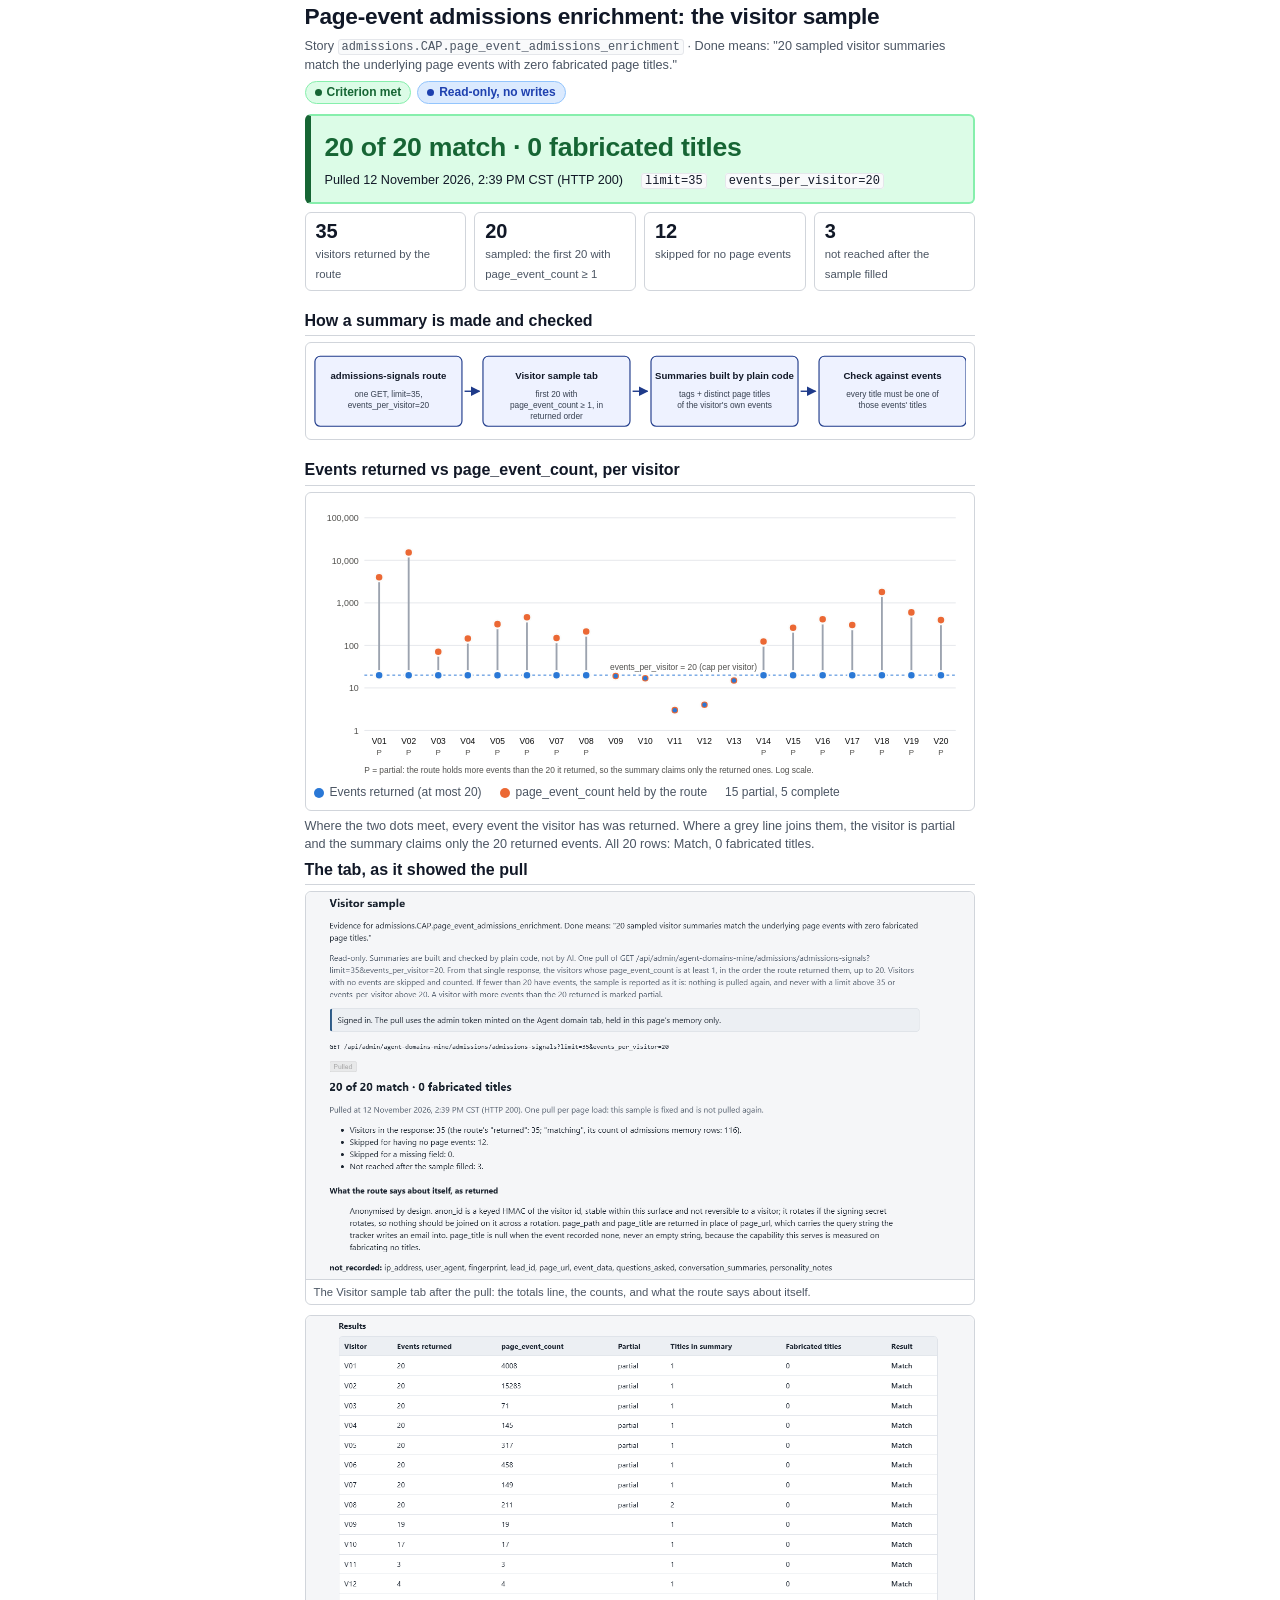
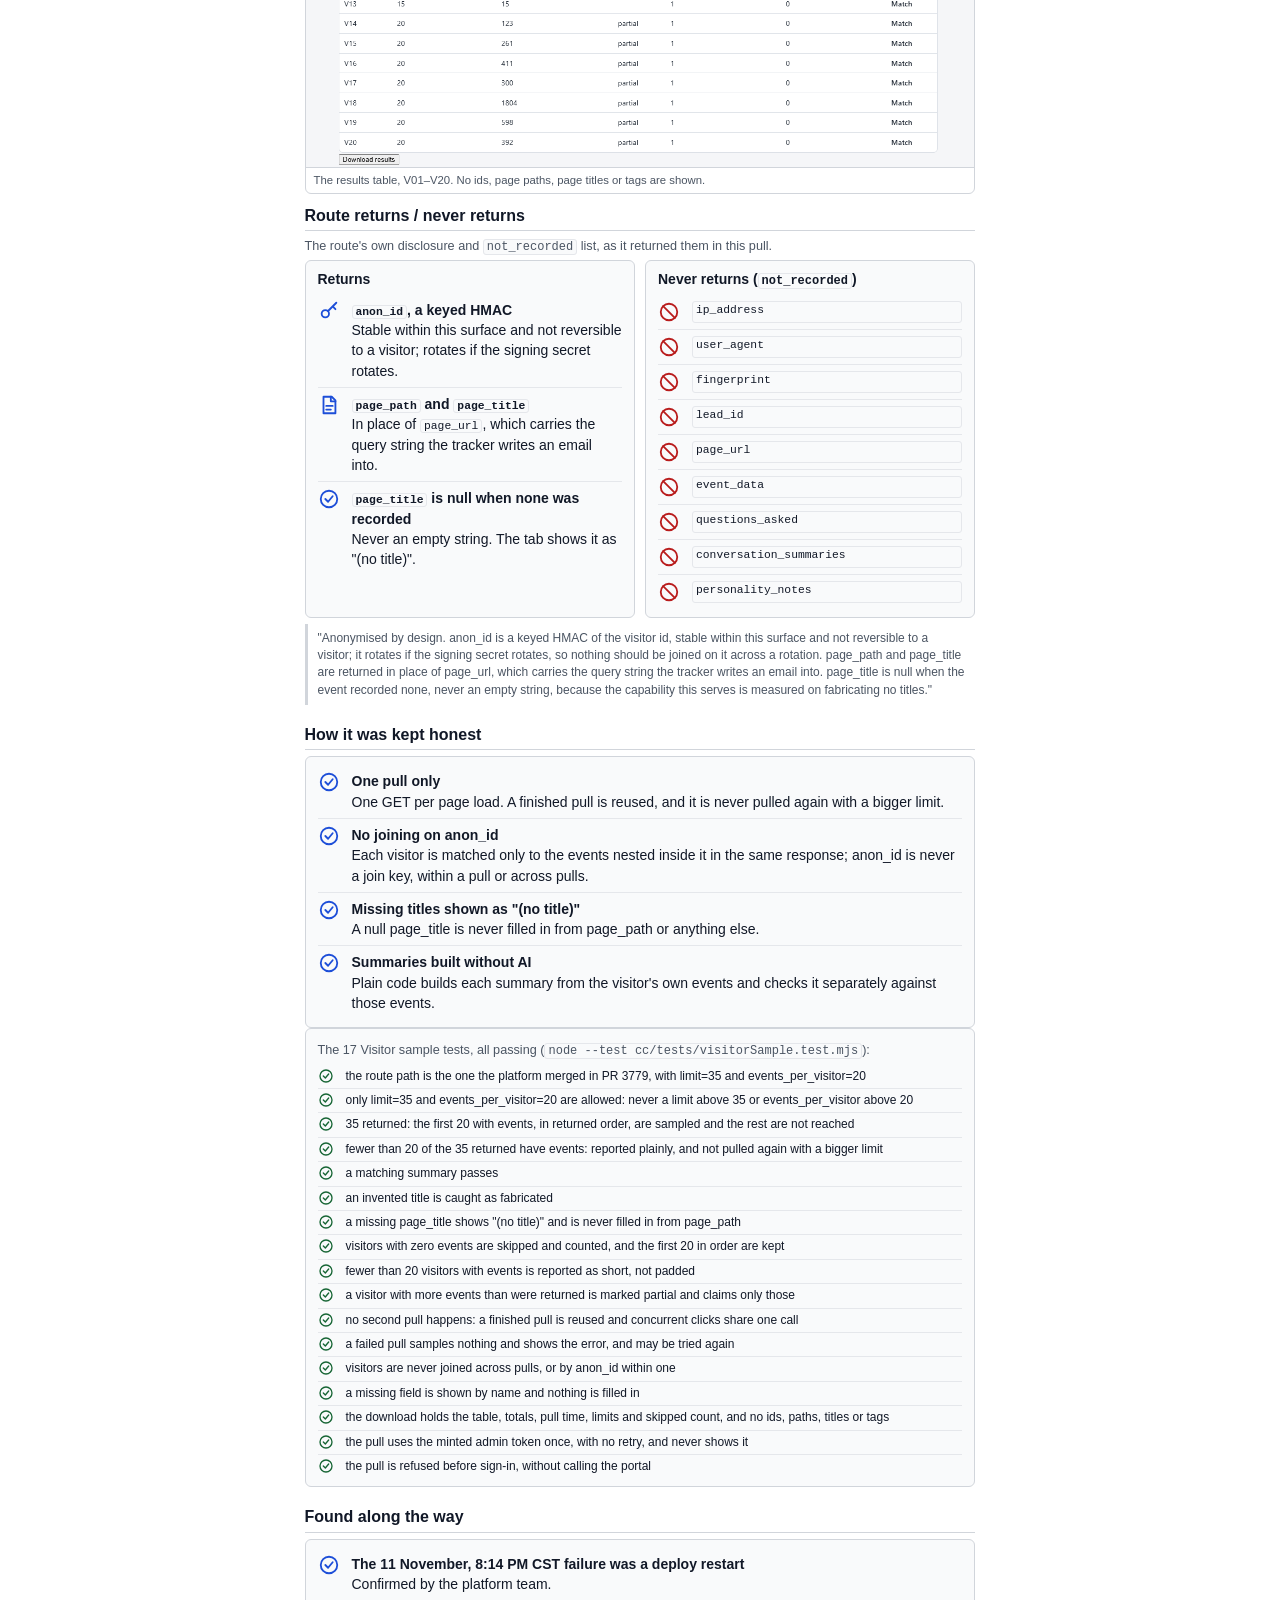
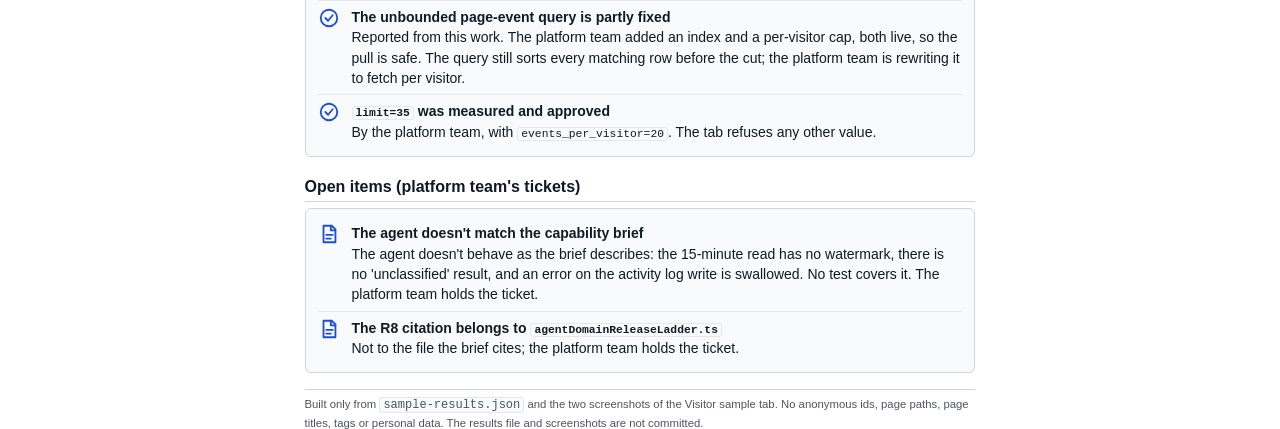
==== commit 9119b799: "admissions.CAP.page_event_admissions_enrichment: three wording fixes to the evidence PDF Dates the f" ====
--- a/docs/capabilities/page-event/page-event-admissions-enrichment.html
+++ b/docs/capabilities/page-event/page-event-admissions-enrichment.html
@@ -256,8 +256,8 @@
   <h2>Found along the way</h2>
   <div class="box">
     <ul>
-      <li><svg viewBox="0 0 24 24" fill="none" stroke="currentColor" stroke-width="2" stroke-linecap="round" stroke-linejoin="round" aria-hidden="true"><circle cx="12" cy="12" r="9"/><path d="M8 12l3 3 5-6"/></svg><span><b>The 8:14 PM failure was a deploy restart</b>Confirmed by the platform team.</span></li>
-      <li><svg viewBox="0 0 24 24" fill="none" stroke="currentColor" stroke-width="2" stroke-linecap="round" stroke-linejoin="round" aria-hidden="true"><circle cx="12" cy="12" r="9"/><path d="M8 12l3 3 5-6"/></svg><span><b>The unbounded page-event query is fixed</b>Reported from this work; the platform team added an index and a per-visitor cap, both now live.</span></li>
+      <li><svg viewBox="0 0 24 24" fill="none" stroke="currentColor" stroke-width="2" stroke-linecap="round" stroke-linejoin="round" aria-hidden="true"><circle cx="12" cy="12" r="9"/><path d="M8 12l3 3 5-6"/></svg><span><b>The 11 November, 8:14 PM CST failure was a deploy restart</b>Confirmed by the platform team.</span></li>
+      <li><svg viewBox="0 0 24 24" fill="none" stroke="currentColor" stroke-width="2" stroke-linecap="round" stroke-linejoin="round" aria-hidden="true"><circle cx="12" cy="12" r="9"/><path d="M8 12l3 3 5-6"/></svg><span><b>The unbounded page-event query is partly fixed</b>Reported from this work. The platform team added an index and a per-visitor cap, both live, so the pull is safe. The query still sorts every matching row before the cut; the platform team is rewriting it to fetch per visitor.</span></li>
       <li><svg viewBox="0 0 24 24" fill="none" stroke="currentColor" stroke-width="2" stroke-linecap="round" stroke-linejoin="round" aria-hidden="true"><circle cx="12" cy="12" r="9"/><path d="M8 12l3 3 5-6"/></svg><span><b><code>limit=35</code> was measured and approved</b>By the platform team, with <code>events_per_visitor=20</code>. The tab refuses any other value.</span></li>
     </ul>
   </div>
@@ -265,7 +265,7 @@
   <h2>Open items (platform team's tickets)</h2>
   <div class="box">
     <ul>
-      <li><svg viewBox="0 0 24 24" fill="none" stroke="currentColor" stroke-width="2" stroke-linecap="round" stroke-linejoin="round" aria-hidden="true"><path d="M6 3h9l4 4v14H6z"/><path d="M14 3v5h5M9 13h7M9 17h5"/></svg><span><b>The agent doesn't match the capability brief</b>The brief's description of the agent is wrong; the platform team holds the ticket.</span></li>
+      <li><svg viewBox="0 0 24 24" fill="none" stroke="currentColor" stroke-width="2" stroke-linecap="round" stroke-linejoin="round" aria-hidden="true"><path d="M6 3h9l4 4v14H6z"/><path d="M14 3v5h5M9 13h7M9 17h5"/></svg><span><b>The agent doesn't match the capability brief</b>The agent doesn't behave as the brief describes: the 15-minute read has no watermark, there is no 'unclassified' result, and an error on the activity log write is swallowed. No test covers it. The platform team holds the ticket.</span></li>
       <li><svg viewBox="0 0 24 24" fill="none" stroke="currentColor" stroke-width="2" stroke-linecap="round" stroke-linejoin="round" aria-hidden="true"><path d="M6 3h9l4 4v14H6z"/><path d="M14 3v5h5M9 13h7M9 17h5"/></svg><span><b>The R8 citation belongs to <code>agentDomainReleaseLadder.ts</code></b>Not to the file the brief cites; the platform team holds the ticket.</span></li>
     </ul>
   </div>
